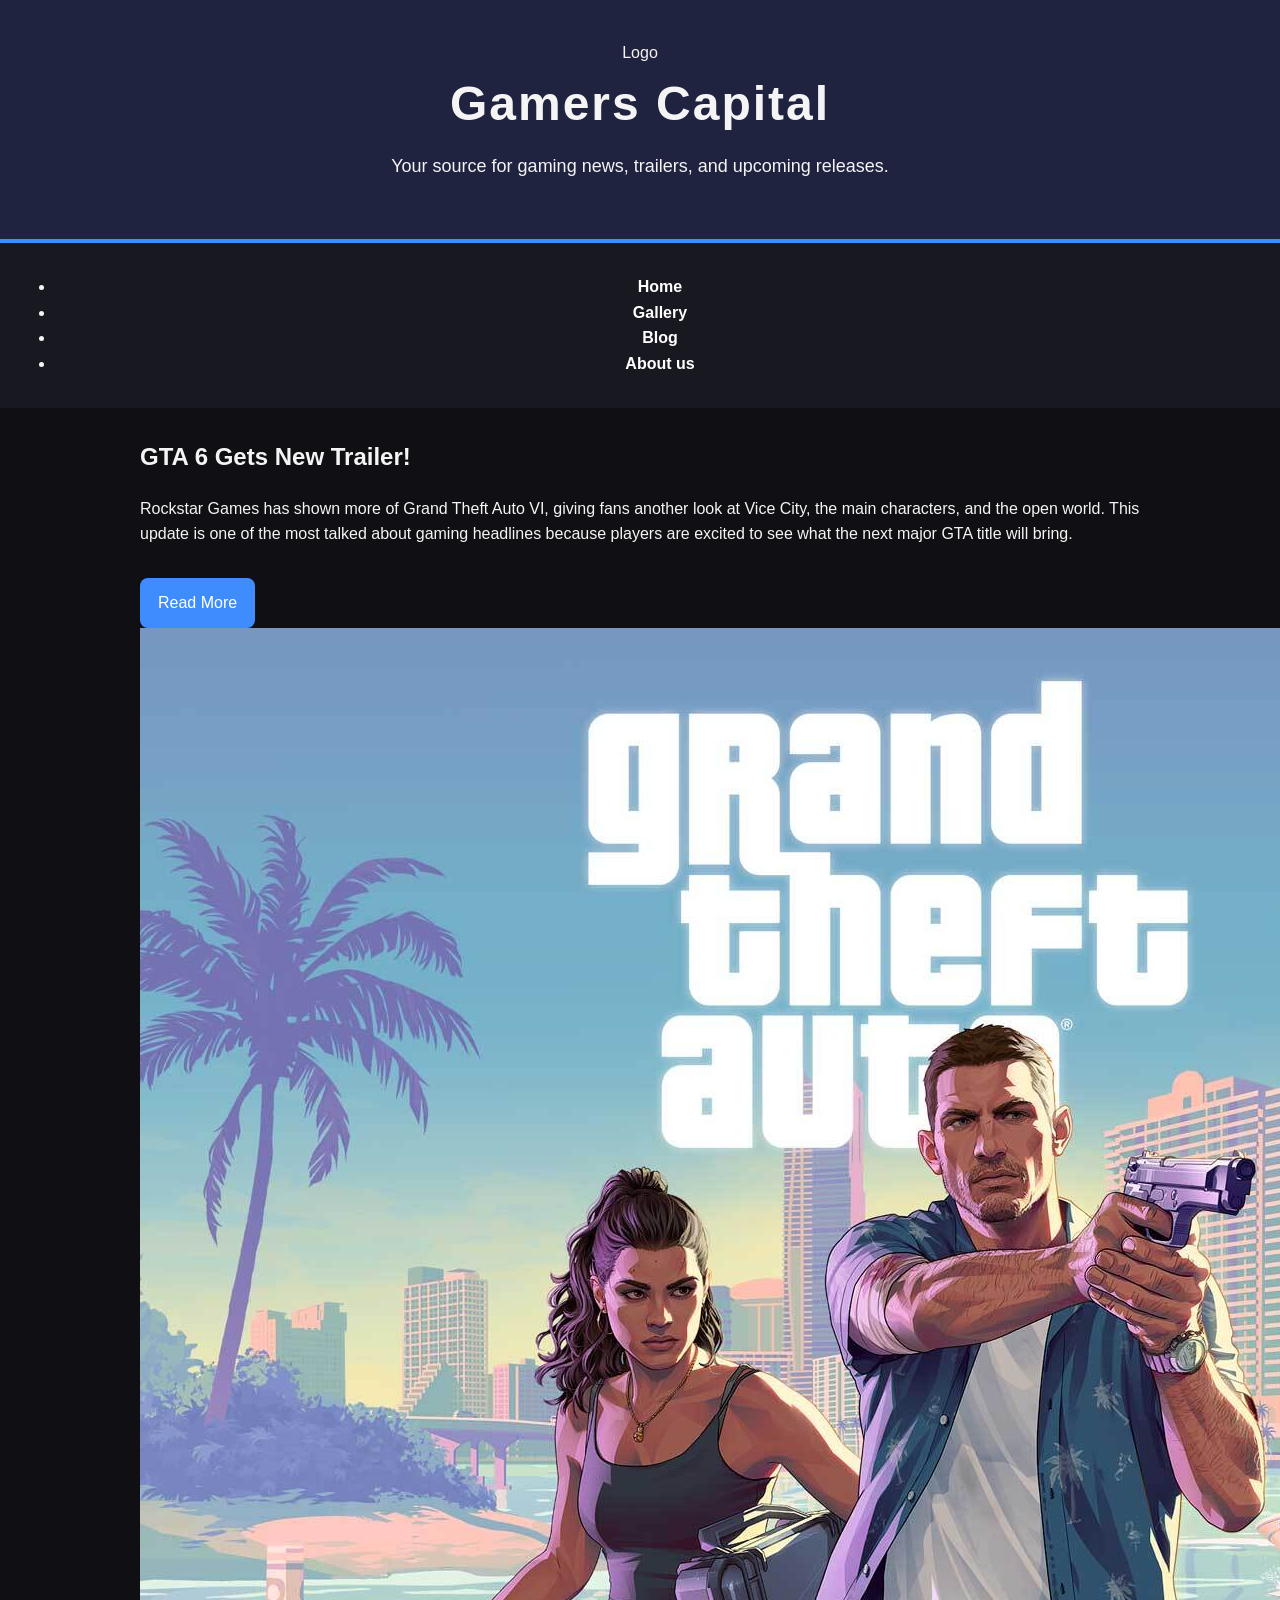
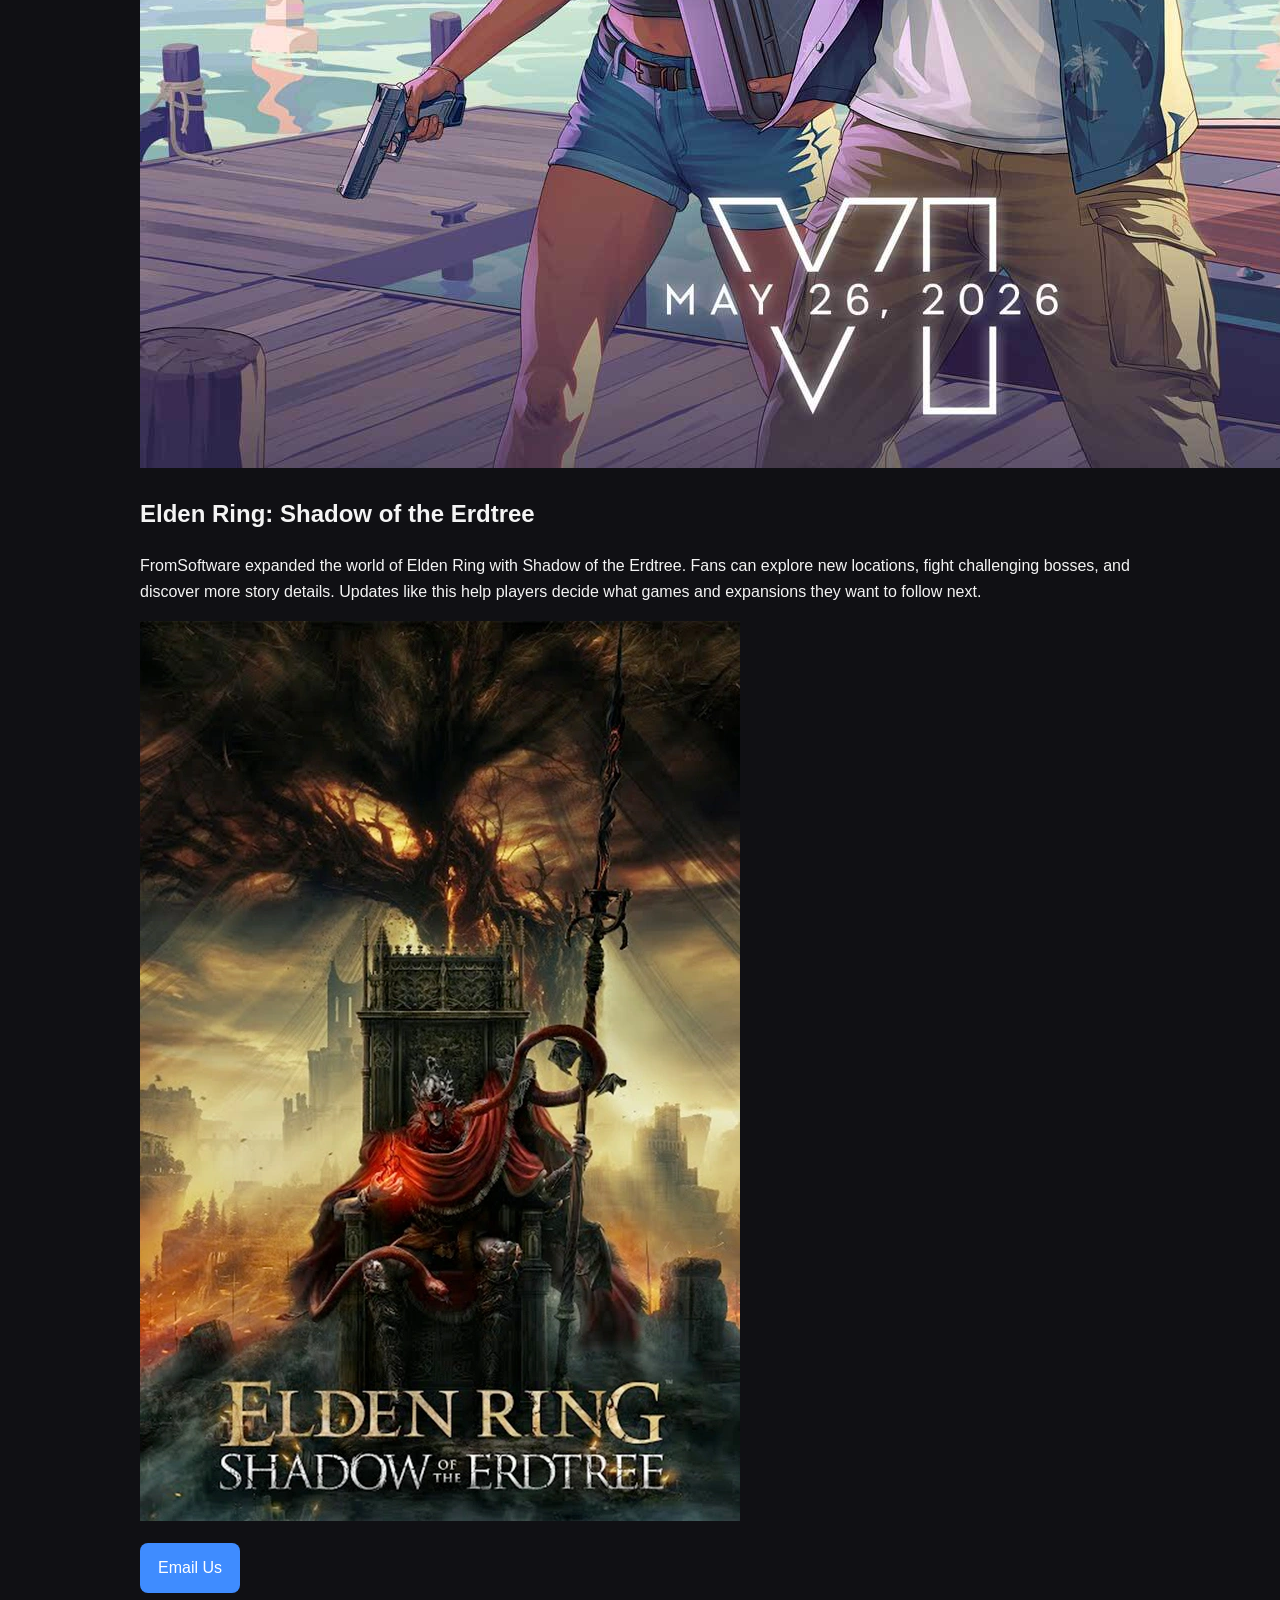
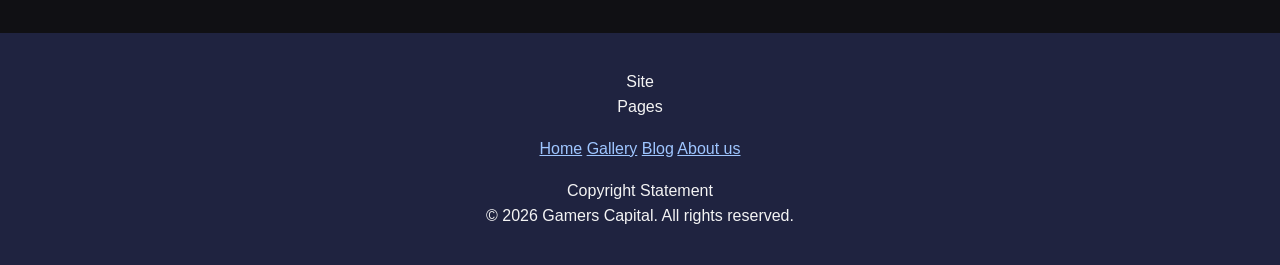
==== index.html @ a21421bd "Add files via upload" ====
<!DOCTYPE html>
<html lang="en">
<head>
    <meta charset="UTF-8">
    <meta name="viewport" content="width=device-width, initial-scale=1.0">
    <meta name="description" content="Gamers Capital is a video game news website for upcoming game releases, trailers, and gaming updates.">
    <meta name="keywords" content="video games, gaming news, upcoming games, game trailers, GTA 6, Elden Ring">
    <meta name="author" content="bwrate">
    <title>Gamers Capital | Gaming News and Updates</title>
    <link rel="stylesheet" href="style.css">
</head>
<body>
    <header>
        <div class="logo-box">Logo</div>
        <div class="title-box">
            <h1>Gamers Capital</h1>
            <p>Your source for gaming news, trailers, and upcoming releases.</p>
        </div>
    </header>

    <nav>
        <ul>
            <li><a href="index.html">Home</a></li>
            <li><a href="gallery.html">Gallery</a></li>
            <li><a href="blog.html">Blog</a></li>
            <li><a href="about.html">About us</a></li>
        </ul>
    </nav>

    <main>
        <section class="news-card">
            <div class="news-text">
                <h2>GTA 6 Gets New Trailer!</h2>
                <p>Rockstar Games has shown more of Grand Theft Auto VI, giving fans another look at Vice City, the main characters, and the open world. This update is one of the most talked about gaming headlines because players are excited to see what the next major GTA title will bring.</p>
                <a class="button" href="https://www.rockstargames.com/VI" target="_blank">Read More</a>
            </div>
            <div class="image-box">
               <img src="images/gta6.jpg" alt="Grand Theft Auto VI promotional artwork">
            </div>
        </section>

        <section class="news-card">
            <div class="news-text">
                <h2>Elden Ring: Shadow of the Erdtree</h2>
                <p>FromSoftware expanded the world of Elden Ring with Shadow of the Erdtree. Fans can explore new locations, fight challenging bosses, and discover more story details. Updates like this help players decide what games and expansions they want to follow next.</p>
            </div>
            <div class="image-box">
                <img src="images/Elden_Ring_Shadow_of_the_Erdtree.webp" alt="Elden Ring: Shadow of the Erdtree promotional artwork">
            </div>
            <a class="button" href="mailto:contact@gamerscapital.com">Email Us</a>
        </section>
    </main>

    <footer>
        <div class="footer-grid">
            <p class="footer-heading">Site<br>Pages</p>
            <a href="index.html">Home</a>
            <a href="gallery.html">Gallery</a>
            <a href="blog.html">Blog</a>
            <a href="about.html">About us</a>
            <p>Copyright Statement<br>&copy; 2026 Gamers Capital. All rights reserved.</p>
        </div>
    </footer>
</body>
</html>
---- style.css ----
body {
    margin: 0;
    font-family: Arial, Helvetica, sans-serif;
    background-color: #101014;
    color: #f4f4f4;
    line-height: 1.6;
}

header {
    background-color: #1f2340;
    text-align: center;
    padding: 40px 20px;
    border-bottom: 4px solid #3f8cff;
}

header h1 {
    margin: 0;
    font-size: 48px;
    letter-spacing: 2px;
}

header p {
    font-size: 18px;
    margin-top: 10px;
}

nav {
    background-color: #181820;
    text-align: center;
    padding: 15px;
}

nav a {
    color: #ffffff;
    text-decoration: none;
    margin: 0 15px;
    font-weight: bold;
}

nav a:hover {
    color: #3f8cff;
}

main {
    max-width: 1000px;
    margin: 30px auto;
    padding: 0 20px;
}

.hero {
    background-color: #242433;
    padding: 35px;
    border-radius: 12px;
    margin-bottom: 30px;
}

.tagline {
    color: #9fc6ff;
    font-size: 20px;
    font-weight: bold;
}

.button {
    display: inline-block;
    background-color: #3f8cff;
    color: #ffffff;
    padding: 12px 18px;
    border-radius: 8px;
    text-decoration: none;
    margin-top: 15px;
}

.button:hover {
    background-color: #2367c8;
}

.card-container {
    display: flex;
    gap: 20px;
    flex-wrap: wrap;
}

.card {
    background-color: #1b1b25;
    border: 1px solid #33334a;
    border-radius: 10px;
    padding: 20px;
    flex: 1;
    min-width: 220px;
}

.card h3 {
    color: #9fc6ff;
    margin-top: 0;
}

.preview {
    background-color: #181820;
    padding: 25px;
    border-left: 5px solid #3f8cff;
    margin-top: 30px;
}

footer {
    background-color: #1f2340;
    text-align: center;
    padding: 20px;
    margin-top: 40px;
}

footer a {
    color: #9fc6ff;
}
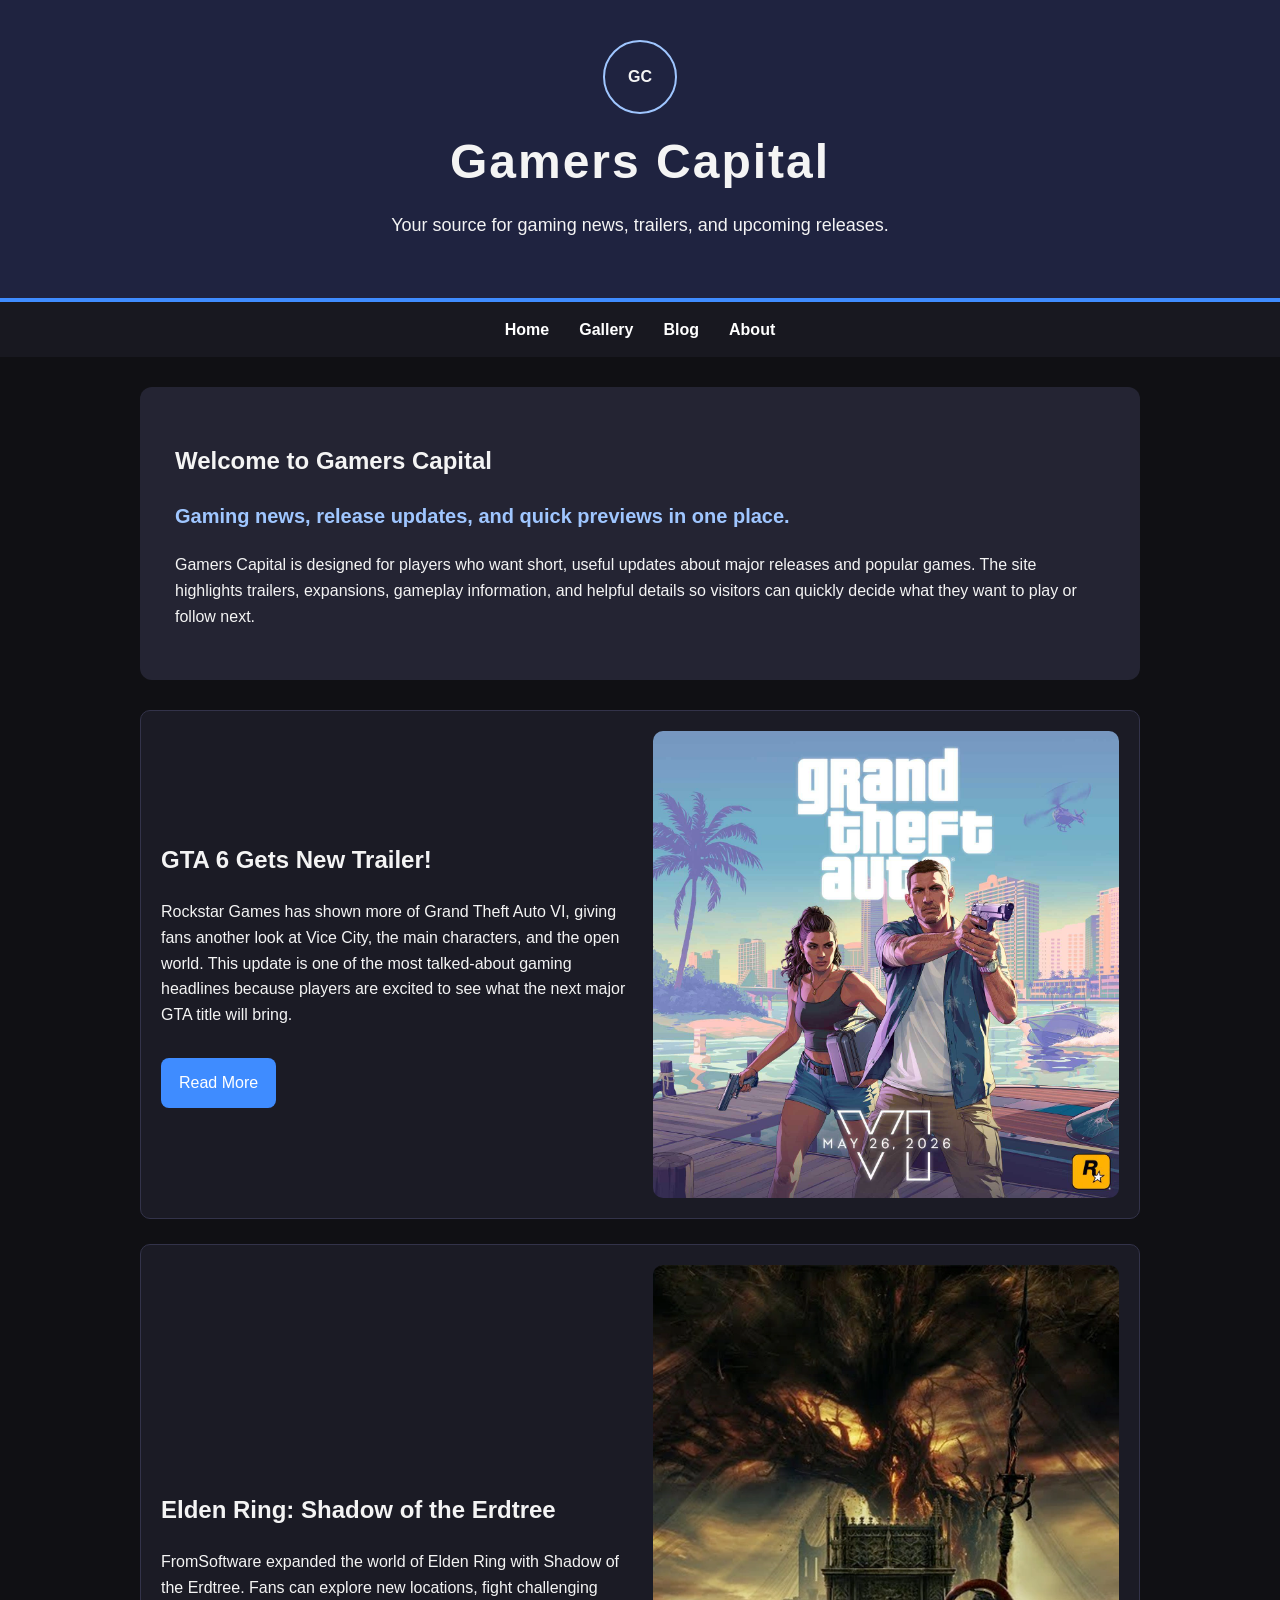
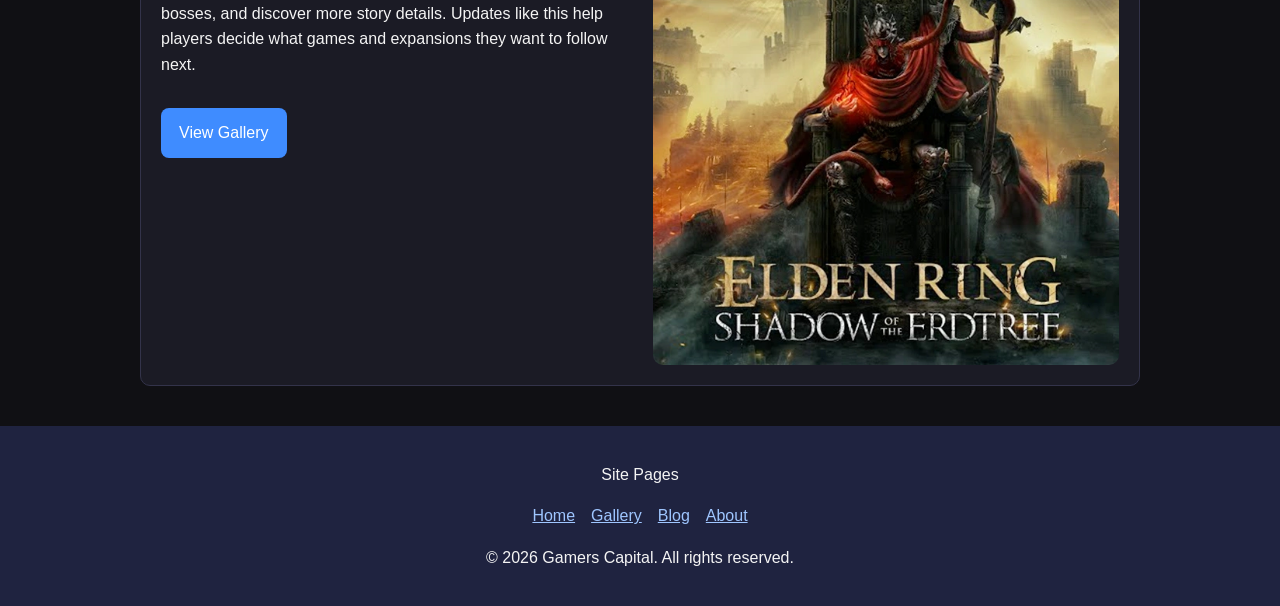
==== commit 2eb6e394: "Add files via upload" ====
--- a/index.html
+++ b/index.html
@@ -1,65 +1,21 @@
 <!DOCTYPE html>
 <html lang="en">
 <head>
-    <meta charset="UTF-8">
-    <meta name="viewport" content="width=device-width, initial-scale=1.0">
-    <meta name="description" content="Gamers Capital is a video game news website for upcoming game releases, trailers, and gaming updates.">
-    <meta name="keywords" content="video games, gaming news, upcoming games, game trailers, GTA 6, Elden Ring">
-    <meta name="author" content="bwrate">
-    <title>Gamers Capital | Gaming News and Updates</title>
-    <link rel="stylesheet" href="style.css">
+<meta charset="UTF-8">
+<meta name="viewport" content="width=device-width, initial-scale=1.0">
+<meta name="description" content="Gamers Capital covers gaming news, upcoming releases, gameplay previews, and game updates.">
+<meta name="keywords" content="gaming news, video games, trailers, game reviews, GTA 6, Elden Ring">
+<meta name="author" content="bwrate">
+<title>Gamers Capital | Home</title>
+<link rel="stylesheet" href="style.css">
 </head>
 <body>
-    <header>
-        <div class="logo-box">Logo</div>
-        <div class="title-box">
-            <h1>Gamers Capital</h1>
-            <p>Your source for gaming news, trailers, and upcoming releases.</p>
-        </div>
-    </header>
-
-    <nav>
-        <ul>
-            <li><a href="index.html">Home</a></li>
-            <li><a href="gallery.html">Gallery</a></li>
-            <li><a href="blog.html">Blog</a></li>
-            <li><a href="about.html">About us</a></li>
-        </ul>
-    </nav>
-
-    <main>
-        <section class="news-card">
-            <div class="news-text">
-                <h2>GTA 6 Gets New Trailer!</h2>
-                <p>Rockstar Games has shown more of Grand Theft Auto VI, giving fans another look at Vice City, the main characters, and the open world. This update is one of the most talked about gaming headlines because players are excited to see what the next major GTA title will bring.</p>
-                <a class="button" href="https://www.rockstargames.com/VI" target="_blank">Read More</a>
-            </div>
-            <div class="image-box">
-               <img src="images/gta6.jpg" alt="Grand Theft Auto VI promotional artwork">
-            </div>
-        </section>
-
-        <section class="news-card">
-            <div class="news-text">
-                <h2>Elden Ring: Shadow of the Erdtree</h2>
-                <p>FromSoftware expanded the world of Elden Ring with Shadow of the Erdtree. Fans can explore new locations, fight challenging bosses, and discover more story details. Updates like this help players decide what games and expansions they want to follow next.</p>
-            </div>
-            <div class="image-box">
-                <img src="images/Elden_Ring_Shadow_of_the_Erdtree.webp" alt="Elden Ring: Shadow of the Erdtree promotional artwork">
-            </div>
-            <a class="button" href="mailto:contact@gamerscapital.com">Email Us</a>
-        </section>
-    </main>
-
-    <footer>
-        <div class="footer-grid">
-            <p class="footer-heading">Site<br>Pages</p>
-            <a href="index.html">Home</a>
-            <a href="gallery.html">Gallery</a>
-            <a href="blog.html">Blog</a>
-            <a href="about.html">About us</a>
-            <p>Copyright Statement<br>&copy; 2026 Gamers Capital. All rights reserved.</p>
-        </div>
-    </footer>
+<header><div class="logo-box">GC</div><div class="title-box"><h1>Gamers Capital</h1><p>Your source for gaming news, trailers, and upcoming releases.</p></div></header>
+<nav><ul><li><a href="index.html">Home</a></li><li><a href="gallery.html">Gallery</a></li><li><a href="blog.html">Blog</a></li><li><a href="about.html">About</a></li></ul></nav>
+<main>
+<section class="hero"><h2>Welcome to Gamers Capital</h2><p class="tagline">Gaming news, release updates, and quick previews in one place.</p><p>Gamers Capital is designed for players who want short, useful updates about major releases and popular games. The site highlights trailers, expansions, gameplay information, and helpful details so visitors can quickly decide what they want to play or follow next.</p></section>
+<section class="news-card"><div class="news-text"><h2>GTA 6 Gets New Trailer!</h2><p>Rockstar Games has shown more of Grand Theft Auto VI, giving fans another look at Vice City, the main characters, and the open world. This update is one of the most talked-about gaming headlines because players are excited to see what the next major GTA title will bring.</p><a class="button" href="https://www.rockstargames.com/VI" target="_blank" rel="noopener">Read More</a></div><div class="image-box"><img src="images/gta6.jpg" alt="Grand Theft Auto VI promotional artwork"></div></section>
+<section class="news-card"><div class="news-text"><h2>Elden Ring: Shadow of the Erdtree</h2><p>FromSoftware expanded the world of Elden Ring with Shadow of the Erdtree. Fans can explore new locations, fight challenging bosses, and discover more story details. Updates like this help players decide what games and expansions they want to follow next.</p><a class="button" href="gallery.html">View Gallery</a></div><div class="image-box"><img src="images/Elden_Ring_Shadow_of_the_Erdtree.webp" alt="Elden Ring Shadow of the Erdtree promotional artwork"></div></section>
+</main><footer><div class="footer-grid"><p class="footer-heading">Site Pages</p><a href="index.html">Home</a><a href="gallery.html">Gallery</a><a href="blog.html">Blog</a><a href="about.html">About</a><p>&copy; 2026 Gamers Capital. All rights reserved.</p></div></footer>
 </body>
-</html>
+</html>
--- a/style.css
+++ b/style.css
@@ -1,113 +1 @@
-body {
-    margin: 0;
-    font-family: Arial, Helvetica, sans-serif;
-    background-color: #101014;
-    color: #f4f4f4;
-    line-height: 1.6;
-}
-
-header {
-    background-color: #1f2340;
-    text-align: center;
-    padding: 40px 20px;
-    border-bottom: 4px solid #3f8cff;
-}
-
-header h1 {
-    margin: 0;
-    font-size: 48px;
-    letter-spacing: 2px;
-}
-
-header p {
-    font-size: 18px;
-    margin-top: 10px;
-}
-
-nav {
-    background-color: #181820;
-    text-align: center;
-    padding: 15px;
-}
-
-nav a {
-    color: #ffffff;
-    text-decoration: none;
-    margin: 0 15px;
-    font-weight: bold;
-}
-
-nav a:hover {
-    color: #3f8cff;
-}
-
-main {
-    max-width: 1000px;
-    margin: 30px auto;
-    padding: 0 20px;
-}
-
-.hero {
-    background-color: #242433;
-    padding: 35px;
-    border-radius: 12px;
-    margin-bottom: 30px;
-}
-
-.tagline {
-    color: #9fc6ff;
-    font-size: 20px;
-    font-weight: bold;
-}
-
-.button {
-    display: inline-block;
-    background-color: #3f8cff;
-    color: #ffffff;
-    padding: 12px 18px;
-    border-radius: 8px;
-    text-decoration: none;
-    margin-top: 15px;
-}
-
-.button:hover {
-    background-color: #2367c8;
-}
-
-.card-container {
-    display: flex;
-    gap: 20px;
-    flex-wrap: wrap;
-}
-
-.card {
-    background-color: #1b1b25;
-    border: 1px solid #33334a;
-    border-radius: 10px;
-    padding: 20px;
-    flex: 1;
-    min-width: 220px;
-}
-
-.card h3 {
-    color: #9fc6ff;
-    margin-top: 0;
-}
-
-.preview {
-    background-color: #181820;
-    padding: 25px;
-    border-left: 5px solid #3f8cff;
-    margin-top: 30px;
-}
-
-footer {
-    background-color: #1f2340;
-    text-align: center;
-    padding: 20px;
-    margin-top: 40px;
-}
-
-footer a {
-    color: #9fc6ff;
-}
+body{margin:0;font-family:Arial,Helvetica,sans-serif;background-color:#101014;color:#f4f4f4;line-height:1.6;}header{background-color:#1f2340;text-align:center;padding:40px 20px;border-bottom:4px solid #3f8cff;}header h1{margin:0;font-size:48px;letter-spacing:2px;}header p{font-size:18px;margin-top:10px;}.logo-box{border:2px solid #9fc6ff;border-radius:50%;display:inline-flex;align-items:center;justify-content:center;width:70px;height:70px;font-weight:bold;margin-bottom:10px;}nav{background-color:#181820;text-align:center;padding:15px;}nav ul{list-style:none;margin:0;padding:0;}nav li{display:inline-block;}nav a{color:#fff;text-decoration:none;margin:0 15px;font-weight:bold;}nav a:hover{color:#3f8cff;}main{max-width:1000px;margin:30px auto;padding:0 20px;}.hero{background-color:#242433;padding:35px;border-radius:12px;margin-bottom:30px;}.tagline{color:#9fc6ff;font-size:20px;font-weight:bold;}.button{display:inline-block;background-color:#3f8cff;color:#fff;padding:12px 18px;border-radius:8px;text-decoration:none;margin-top:15px;border:none;cursor:pointer;}.button:hover{background-color:#2367c8;}.news-card{display:flex;gap:25px;align-items:center;background-color:#1b1b25;border:1px solid #33334a;border-radius:10px;padding:20px;margin-bottom:25px;}.news-text{flex:1;}.image-box{flex:1;}.image-box img,.card img{width:100%;border-radius:10px;display:block;}.card-container{display:flex;gap:20px;flex-wrap:wrap;}.card{background-color:#1b1b25;border:1px solid #33334a;border-radius:10px;padding:20px;flex:1;min-width:220px;}.card h3{color:#9fc6ff;margin-top:0;}.preview{background-color:#181820;padding:25px;border-left:5px solid #3f8cff;margin-top:30px;}table{width:100%;border-collapse:collapse;margin-top:15px;}th,td{border:1px solid #33334a;padding:12px;text-align:left;}th{background-color:#1f2340;color:#9fc6ff;}form{display:grid;gap:12px;}input,select,textarea{padding:10px;border-radius:6px;border:1px solid #33334a;}footer{background-color:#1f2340;text-align:center;padding:20px;margin-top:40px;}footer a{color:#9fc6ff;margin:0 8px;}@media(max-width:700px){.news-card{flex-direction:column;}header h1{font-size:36px;}nav li{display:block;margin:8px 0;}}
